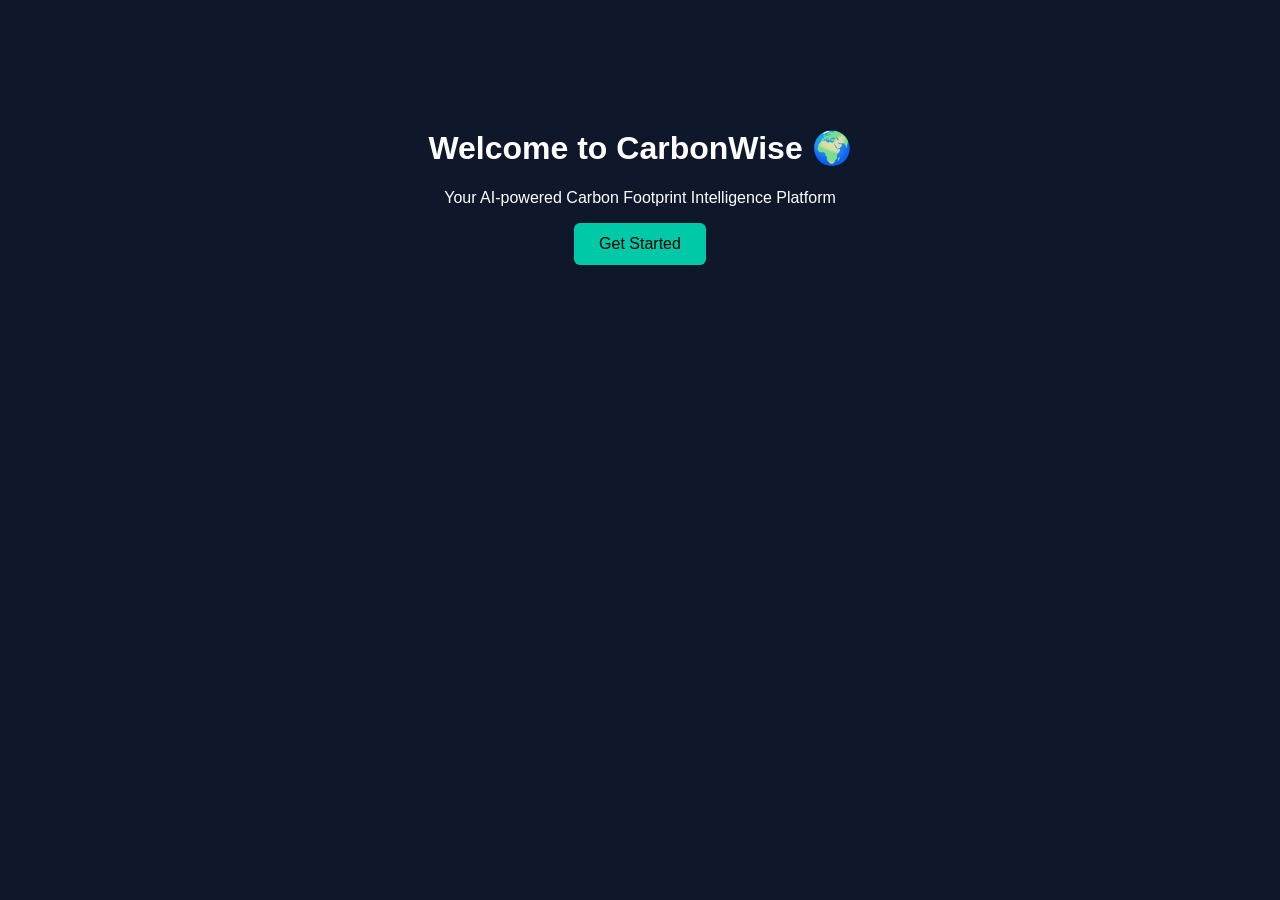
==== index.html @ cbf7018e "Initial CarbonWise project setup Added index.html and basic styling" ====
<!DOCTYPE html>
<html lang="en">

<head>
    <meta charset="UTF-8">
    <title>CarbonWise</title>
    <link rel="stylesheet" href="css/styles.css">
</head>

<body>

    <h1>Welcome to CarbonWise 🌍</h1>
    <p>Your AI-powered Carbon Footprint Intelligence Platform</p>

    <button>Get Started</button>

</body>

</html>
---- css/styles.css ----
body{
font-family: Arial;
text-align:center;
background:#0f172a;
color:white;
padding-top:100px;
}

button{
padding:12px 25px;
font-size:16px;
background:#00C9A7;
border:none;
border-radius:6px;
cursor:pointer;
}
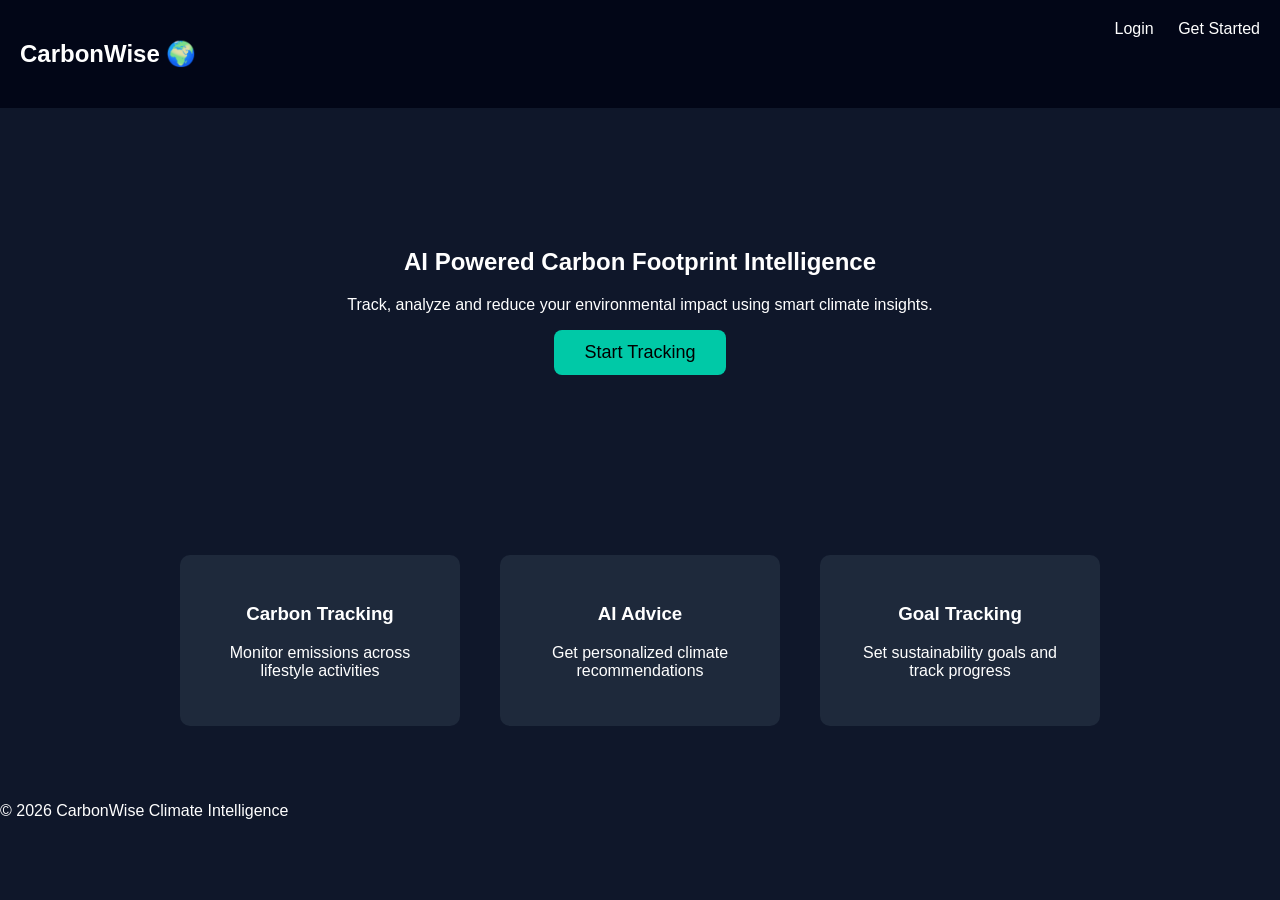
==== commit 939a5f85: "Added landing page and login system" ====
--- a/index.html
+++ b/index.html
@@ -2,18 +2,64 @@
 <html lang="en">
 
 <head>
-    <meta charset="UTF-8">
-    <title>CarbonWise</title>
-    <link rel="stylesheet" href="css/styles.css">
+<meta charset="UTF-8">
+<title>CarbonWise</title>
+
+<link rel="stylesheet" href="css/styles.css">
+<link rel="stylesheet" href="css/animations.css">
+
 </head>
 
 <body>
 
-    <h1>Welcome to CarbonWise 🌍</h1>
-    <p>Your AI-powered Carbon Footprint Intelligence Platform</p>
+<header class="navbar">
+<h2>CarbonWise 🌍</h2>
 
-    <button>Get Started</button>
+<nav>
+<a href="login.html">Login</a>
+<a href="login.html">Get Started</a>
+</nav>
+</header>
+
+
+<section class="hero">
+
+<h1>AI Powered Carbon Footprint Intelligence</h1>
+
+<p>
+Track, analyze and reduce your environmental impact using smart climate insights.
+</p>
+
+<a href="login.html">
+<button class="cta">Start Tracking</button>
+</a>
+
+</section>
+
+
+<section class="features">
+
+<div class="card">
+<h3>Carbon Tracking</h3>
+<p>Monitor emissions across lifestyle activities</p>
+</div>
+
+<div class="card">
+<h3>AI Advice</h3>
+<p>Get personalized climate recommendations</p>
+</div>
+
+<div class="card">
+<h3>Goal Tracking</h3>
+<p>Set sustainability goals and track progress</p>
+</div>
+
+</section>
+
+
+<footer>
+<p>© 2026 CarbonWise Climate Intelligence</p>
+</footer>
 
 </body>
-
 </html>
--- a/css/styles.css
+++ b/css/styles.css
@@ -1,16 +1,48 @@
 body{
 font-family: Arial;
-text-align:center;
-background:#0f172a;
+margin:0;
+background:#0F172A;
 color:white;
-padding-top:100px;
 }
 
-button{
-padding:12px 25px;
-font-size:16px;
+.navbar{
+display:flex;
+justify-content:space-between;
+padding:20px;
+background:#020617;
+}
+
+nav a{
+margin-left:20px;
+color:white;
+text-decoration:none;
+}
+
+.hero{
+text-align:center;
+padding:120px 20px;
+}
+
+.cta{
+padding:12px 30px;
+font-size:18px;
 background:#00C9A7;
 border:none;
-border-radius:6px;
+border-radius:8px;
 cursor:pointer;
+}
+
+.features{
+display:flex;
+justify-content:center;
+gap:40px;
+padding:60px;
+}
+
+.card{
+background:#1E293B;
+padding:30px;
+border-radius:10px;
+width:220px;
+text-align:center;
 }
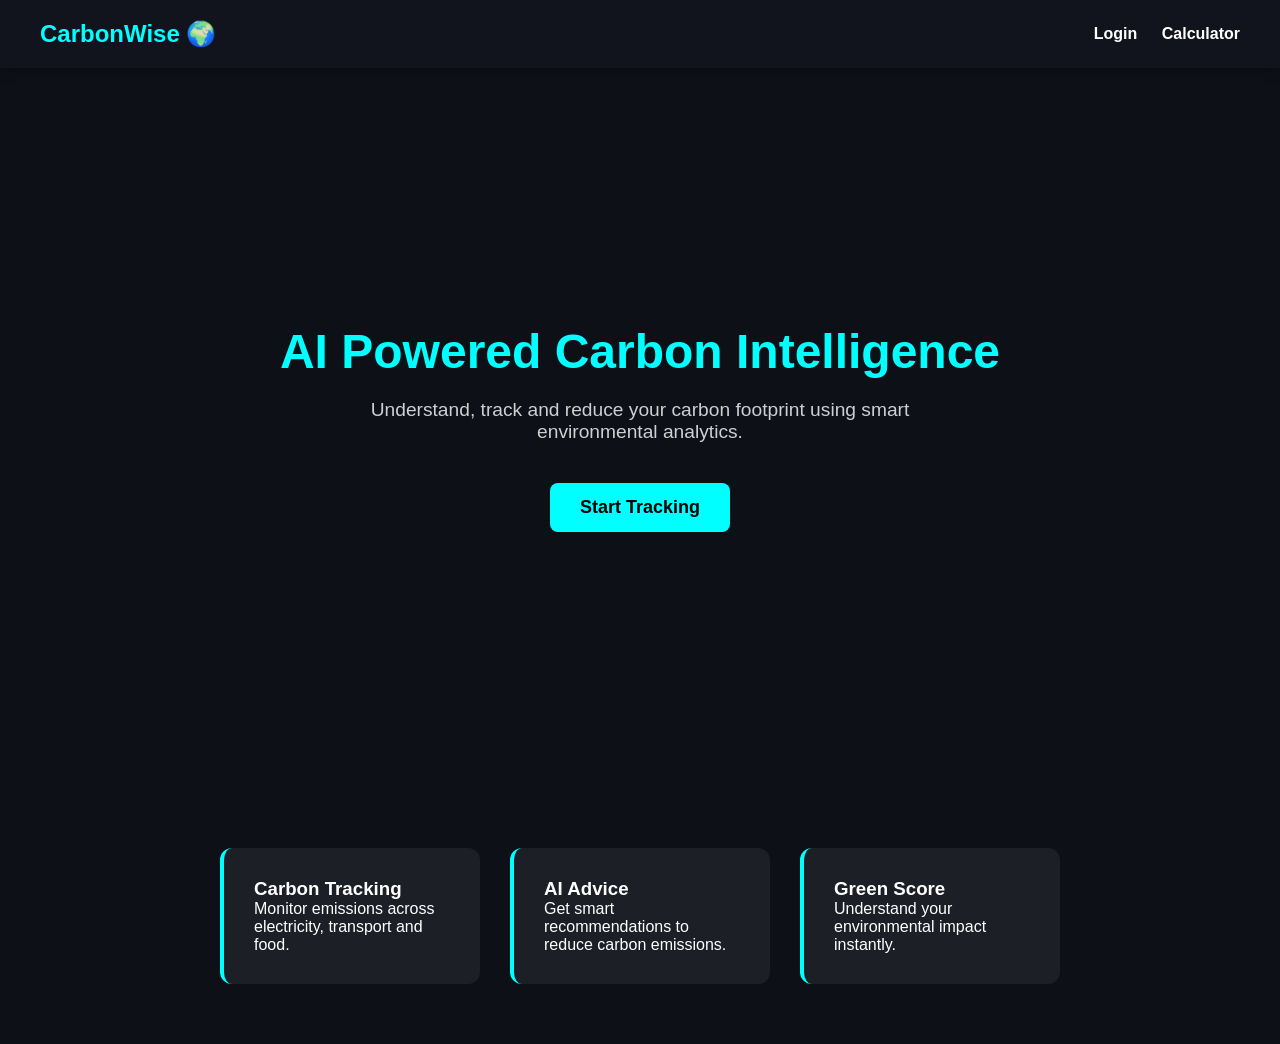
==== commit f4492170: "Add landing page, carbon calculator UI, green score system, charts dashboard, and login page - Added" ====
--- a/index.html
+++ b/index.html
@@ -2,36 +2,43 @@
 <html lang="en">
 
 <head>
+
 <meta charset="UTF-8">
 <title>CarbonWise</title>
 
 <link rel="stylesheet" href="css/styles.css">
-<link rel="stylesheet" href="css/animations.css">
 
 </head>
 
 <body>
 
 <header class="navbar">
+
 <h2>CarbonWise 🌍</h2>
 
 <nav>
+
 <a href="login.html">Login</a>
-<a href="login.html">Get Started</a>
+<a href="calculator.html">Calculator</a>
+
 </nav>
+
 </header>
 
 
 <section class="hero">
 
-<h1>AI Powered Carbon Footprint Intelligence</h1>
+<h1>AI Powered Carbon Intelligence</h1>
 
 <p>
-Track, analyze and reduce your environmental impact using smart climate insights.
+Understand, track and reduce your carbon footprint
+using smart environmental analytics.
 </p>
 
-<a href="login.html">
+<a href="calculator.html">
+
 <button class="cta">Start Tracking</button>
+
 </a>
 
 </section>
@@ -40,26 +47,28 @@
 <section class="features">
 
 <div class="card">
+
 <h3>Carbon Tracking</h3>
-<p>Monitor emissions across lifestyle activities</p>
+<p>Monitor emissions across electricity, transport and food.</p>
+
 </div>
 
 <div class="card">
+
 <h3>AI Advice</h3>
-<p>Get personalized climate recommendations</p>
+<p>Get smart recommendations to reduce carbon emissions.</p>
+
 </div>
 
 <div class="card">
-<h3>Goal Tracking</h3>
-<p>Set sustainability goals and track progress</p>
+
+<h3>Green Score</h3>
+<p>Understand your environmental impact instantly.</p>
+
 </div>
 
 </section>
 
+</body>
 
-<footer>
-<p>© 2026 CarbonWise Climate Intelligence</p>
-</footer>
-
-</body>
 </html>
--- a/css/styles.css
+++ b/css/styles.css
@@ -1,48 +1,179 @@
+/* GLOBAL RESET */
+*{
+margin:0;
+padding:0;
+box-sizing:border-box;
+font-family:Arial, Helvetica, sans-serif;
+}
+
 body{
-font-family: Arial;
-margin:0;
-background:#0F172A;
+background:#0d1117;
 color:white;
+min-height:100vh;
 }
+
+/* NAVBAR */
 
 .navbar{
 display:flex;
 justify-content:space-between;
-padding:20px;
-background:#020617;
+align-items:center;
+padding:20px 40px;
+background:#11141c;
+box-shadow:0 0 10px rgba(0,0,0,0.5);
 }
 
-nav a{
-margin-left:20px;
-color:white;
-text-decoration:none;
+.navbar h2{
+color:#00ffff;
 }
 
+.navbar nav a{
+margin-left:20px;
+text-decoration:none;
+color:white;
+font-weight:bold;
+}
+
+.navbar nav a:hover{
+color:#00ffff;
+}
+
+
+/* HERO SECTION */
+
 .hero{
+height:80vh;
+display:flex;
+flex-direction:column;
+justify-content:center;
+align-items:center;
 text-align:center;
-padding:120px 20px;
+padding:20px;
+}
+
+.hero h1{
+font-size:3rem;
+color:#00ffff;
+margin-bottom:20px;
+}
+
+.hero p{
+max-width:600px;
+margin-bottom:30px;
+font-size:1.2rem;
+opacity:0.8;
 }
 
 .cta{
-padding:12px 30px;
+padding:14px 30px;
 font-size:18px;
-background:#00C9A7;
 border:none;
+background:#00ffff;
+color:black;
 border-radius:8px;
 cursor:pointer;
+font-weight:bold;
 }
+
+.cta:hover{
+transform:scale(1.05);
+}
+
+
+/* FEATURES */
 
 .features{
 display:flex;
 justify-content:center;
-gap:40px;
-padding:60px;
+flex-wrap:wrap;
+gap:30px;
+padding:60px 20px;
 }
 
 .card{
-background:#1E293B;
+background:#1c1f26;
 padding:30px;
-border-radius:10px;
-width:220px;
+width:260px;
+border-radius:12px;
+border-left:4px solid #00ffff;
+transition:0.3s;
+}
+
+.card:hover{
+transform:translateY(-6px);
+box-shadow:0 0 12px #00ffff40;
+}
+
+
+/* LOGIN PAGE */
+
+.center-page{
+display:flex;
+justify-content:center;
+align-items:center;
+height:100vh;
+}
+
+.login-box{
+background:#1c1f26;
+padding:40px;
+border-radius:12px;
+width:320px;
+}
+
+.login-box h2{
 text-align:center;
+margin-bottom:20px;
+color:#00ffff;
+}
+
+input,select{
+width:100%;
+padding:10px;
+margin:8px 0;
+border-radius:6px;
+border:none;
+background:#0d1117;
+color:white;
+}
+
+button{
+width:100%;
+padding:12px;
+background:#00ffff;
+border:none;
+border-radius:6px;
+cursor:pointer;
+font-weight:bold;
+margin-top:10px;
+}
+
+button:hover{
+transform:scale(1.05);
+}
+
+
+/* CALCULATOR */
+
+.center{
+text-align:center;
+margin-top:20px;
+font-size:2rem;
+color:#00ffff;
+}
+
+.calculator{
+max-width:500px;
+margin:40px auto;
+background:#1c1f26;
+padding:25px;
+border-radius:12px;
+}
+
+.breakdown{
+background:#11141c;
+padding:10px;
+border-radius:6px;
+margin-top:10px;
+white-space:pre-line;
 }
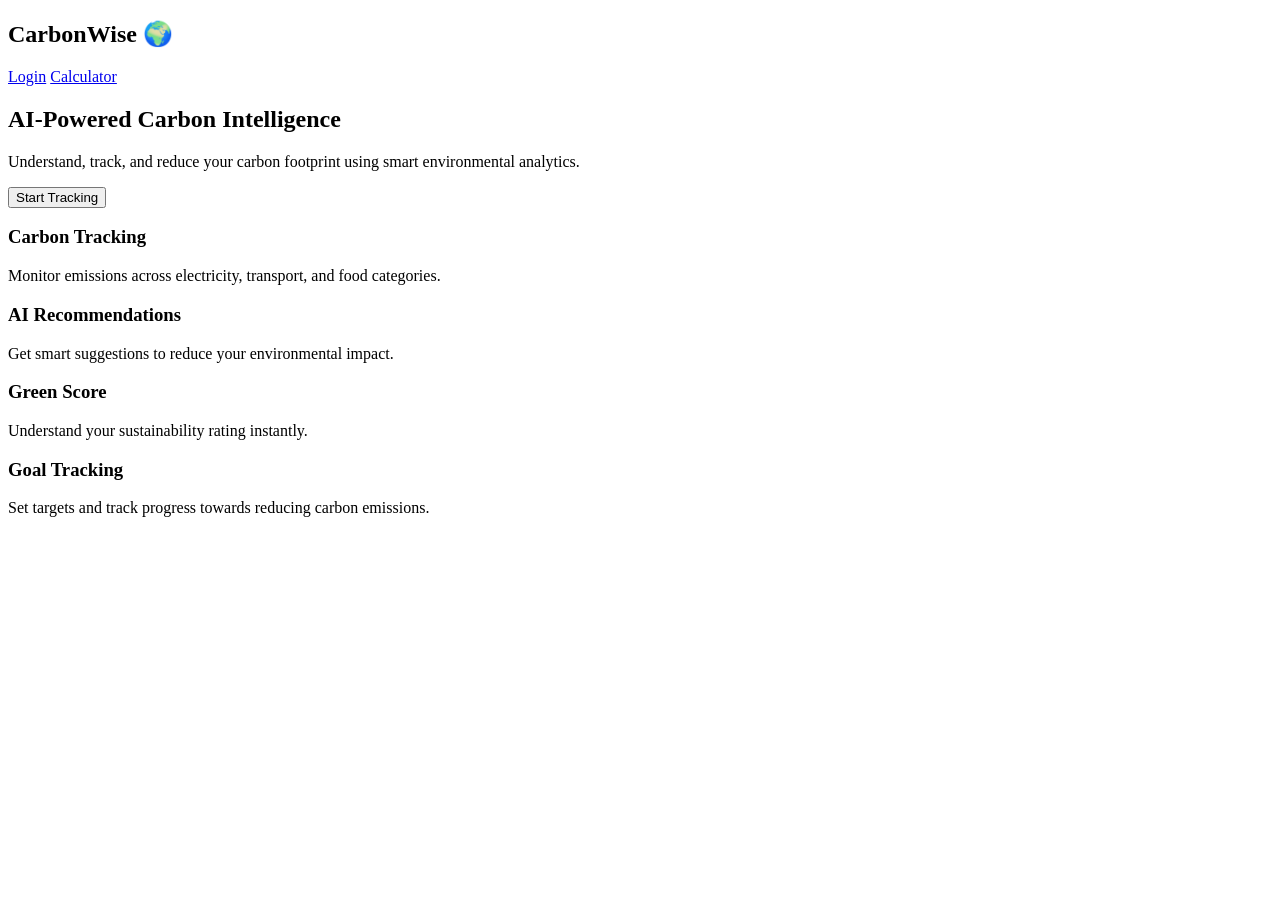
==== commit 0e940c0c: "improved version (theme related)" ====
--- a/index.html
+++ b/index.html
@@ -1,74 +1,52 @@
 <!DOCTYPE html>
 <html lang="en">
-
 <head>
-
-<meta charset="UTF-8">
-<title>CarbonWise</title>
-
-<link rel="stylesheet" href="css/styles.css">
-
+  <meta charset="UTF-8">
+  <title>CarbonWise 🌍</title>
+  <link rel="stylesheet" href="css/style.css">
 </head>
-
 <body>
 
-<header class="navbar">
+  <!-- NAVBAR -->
+  <header class="navbar">
+    <h2>CarbonWise 🌍</h2>
+    <nav>
+      <a href="login.html">Login</a>
+      <a href="calculator.html">Calculator</a>
+    </nav>
+  </header>
 
-<h2>CarbonWise 🌍</h2>
+  <!-- HERO SECTION -->
+  <section class="hero">
+    <h1>AI-Powered Carbon Intelligence</h1>
+    <p>
+      Understand, track, and reduce your carbon footprint
+      using smart environmental analytics.
+    </p>
+    <a href="calculator.html">
+      <button class="cta">Start Tracking</button>
+    </a>
+  </section>
 
-<nav>
-
-<a href="login.html">Login</a>
-<a href="calculator.html">Calculator</a>
-
-</nav>
-
-</header>
-
-
-<section class="hero">
-
-<h1>AI Powered Carbon Intelligence</h1>
-
-<p>
-Understand, track and reduce your carbon footprint
-using smart environmental analytics.
-</p>
-
-<a href="calculator.html">
-
-<button class="cta">Start Tracking</button>
-
-</a>
-
-</section>
-
-
-<section class="features">
-
-<div class="card">
-
-<h3>Carbon Tracking</h3>
-<p>Monitor emissions across electricity, transport and food.</p>
-
-</div>
-
-<div class="card">
-
-<h3>AI Advice</h3>
-<p>Get smart recommendations to reduce carbon emissions.</p>
-
-</div>
-
-<div class="card">
-
-<h3>Green Score</h3>
-<p>Understand your environmental impact instantly.</p>
-
-</div>
-
-</section>
+  <!-- FEATURES SECTION -->
+  <section class="features">
+    <div class="card">
+      <h3>Carbon Tracking</h3>
+      <p>Monitor emissions across electricity, transport, and food categories.</p>
+    </div>
+    <div class="card">
+      <h3>AI Recommendations</h3>
+      <p>Get smart suggestions to reduce your environmental impact.</p>
+    </div>
+    <div class="card">
+      <h3>Green Score</h3>
+      <p>Understand your sustainability rating instantly.</p>
+    </div>
+    <div class="card">
+      <h3>Goal Tracking</h3>
+      <p>Set targets and track progress towards reducing carbon emissions.</p>
+    </div>
+  </section>
 
 </body>
-
 </html>
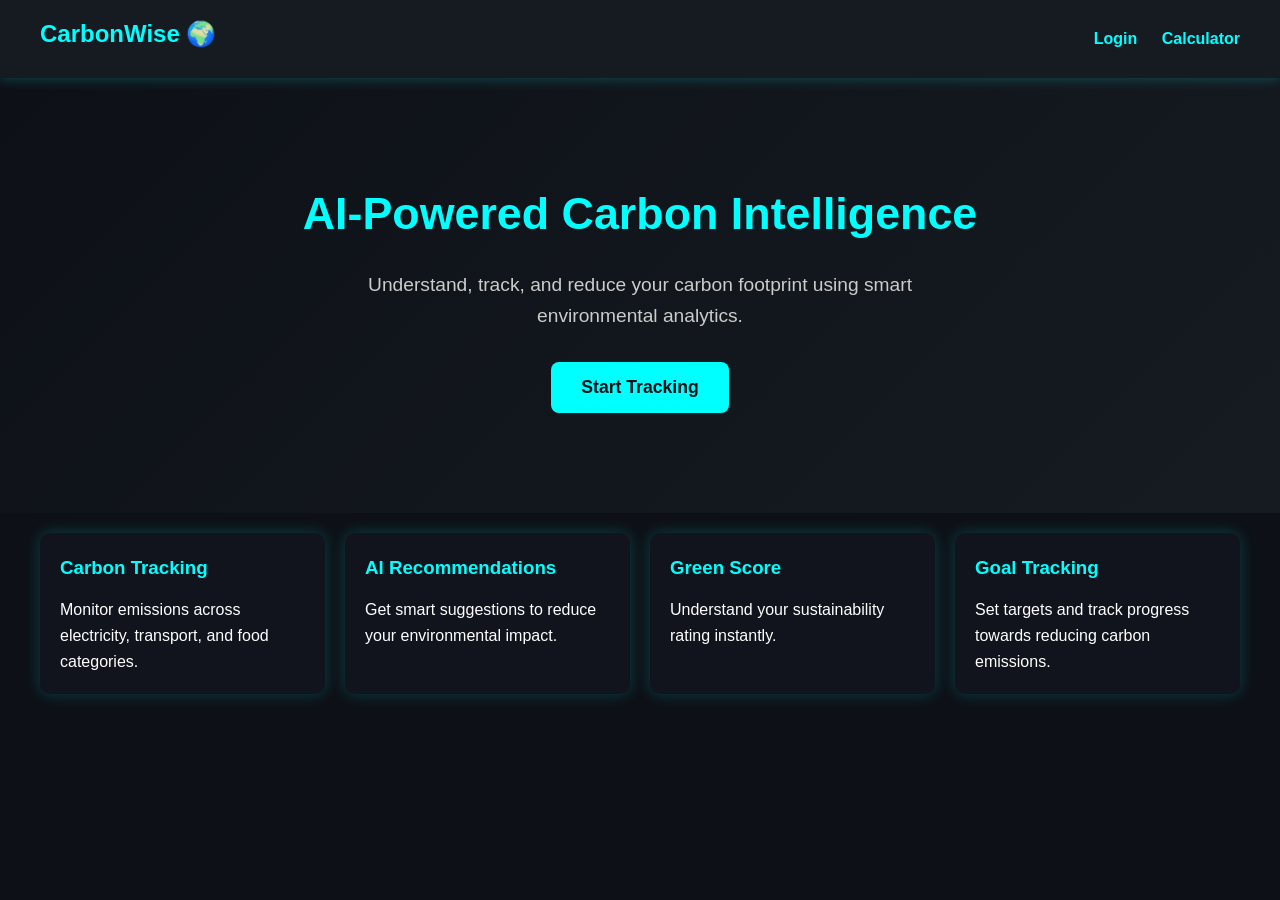
==== commit f1b880c5: "improvised themewise" ====
--- a/index.html
+++ b/index.html
@@ -3,7 +3,7 @@
 <head>
   <meta charset="UTF-8">
   <title>CarbonWise 🌍</title>
-  <link rel="stylesheet" href="css/style.css">
+  <link rel="stylesheet" href="css/styles.css">
 </head>
 <body>
 
--- a/css/styles.css
+++ b/css/styles.css
@@ -0,0 +1,334 @@
+/* ----------------------------
+   GLOBAL RESET & BASE STYLES
+---------------------------- */
+* {
+  margin: 0;
+  padding: 0;
+  box-sizing: border-box;
+}
+
+body {
+  font-family: 'Arial', sans-serif;
+  background-color: #0d1117;
+  color: #fff;
+  line-height: 1.6;
+}
+
+a {
+  text-decoration: none;
+  color: #00ffff;
+  transition: color 0.3s;
+}
+
+a:hover {
+  color: #ffa500;
+}
+
+h1, h2, h3 {
+  margin-bottom: 10px;
+}
+
+/* ----------------------------
+   NAVBAR
+---------------------------- */
+.navbar {
+  display: flex;
+  justify-content: space-between;
+  align-items: center;
+  padding: 15px 40px;
+  background-color: #161b22;
+  box-shadow: 0 2px 10px rgba(0,255,255,0.2);
+  position: sticky;
+  top: 0;
+  z-index: 100;
+}
+
+.navbar h2 {
+  color: #00ffff;
+}
+
+.navbar nav a {
+  margin-left: 20px;
+  font-weight: bold;
+}
+
+.navbar nav a:hover {
+  color: #00cccc;
+}
+
+/* ----------------------------
+   HERO SECTION (INDEX)
+---------------------------- */
+.hero {
+  display: flex;
+  flex-direction: column;
+  align-items: center;
+  text-align: center;
+  padding: 100px 20px;
+  background: linear-gradient(135deg, #0d1117, #161b22);
+}
+
+.hero h1 {
+  font-size: 2.8em;
+  color: #00ffff;
+  margin-bottom: 20px;
+}
+
+.hero p {
+  font-size: 1.2em;
+  max-width: 600px;
+  margin-bottom: 30px;
+  line-height: 1.6;
+  color: #ccc;
+}
+
+.hero .cta {
+  padding: 15px 30px;
+  font-size: 1.1em;
+  color: #0d1117;
+  background-color: #00ffff;
+  border: none;
+  border-radius: 8px;
+  cursor: pointer;
+  font-weight: bold;
+  transition: 0.2s;
+}
+
+.hero .cta:hover {
+  background-color: #00cccc;
+}
+
+/* ----------------------------
+   CONTAINERS / CARDS
+---------------------------- */
+.container, .dashboard, .calculator, .features {
+  display: flex;
+  flex-wrap: wrap;
+  gap: 20px;
+  justify-content: center;
+  margin: 20px auto;
+  max-width: 1200px;
+}
+
+.card {
+  background-color: #11141c;
+  padding: 20px;
+  border-radius: 10px;
+  min-width: 250px;
+  flex: 1 1 250px;
+  box-shadow: 0 0 15px rgba(0,255,255,0.2);
+  text-align: left;
+}
+
+.card h2, .card h3 {
+  margin-bottom: 15px;
+  color: #00ffff;
+}
+
+.card input, .card select {
+  width: 100%;
+  padding: 10px;
+  margin: 5px 0;
+  border-radius: 5px;
+  border: 1px solid #00ffff;
+  background-color: #0d1117;
+  color: #fff;
+}
+
+.card input::placeholder {
+  color: #999;
+}
+
+.card button {
+  width: 100%;
+  padding: 10px;
+  margin-top: 10px;
+  background-color: #00ffff;
+  color: #0d1117;
+  font-weight: bold;
+  border: none;
+  border-radius: 5px;
+  cursor: pointer;
+  transition: 0.2s;
+}
+
+.card button:hover {
+  background-color: #00cccc;
+}
+
+.buttons {
+  display: flex;
+  justify-content: center;
+  gap: 10px;
+  margin-top: 15px;
+}
+
+.buttons button {
+  width: 150px;
+  padding: 12px 20px;
+  background-color: #00ffff;
+  color: #0d1117;
+  font-weight: bold;
+  border: 2px solid #00ffff;
+  border-radius: 8px;
+  cursor: pointer;
+  transition: all 0.3s ease;
+  box-shadow: 0 4px 8px rgba(0,255,255,0.3);
+}
+
+.buttons button:hover {
+  background-color: #00cccc;
+  border-color: #00cccc;
+  box-shadow: 0 6px 12px rgba(0,255,255,0.5);
+  transform: translateY(-2px);
+}
+
+/* ----------------------------
+   LOGIN / CENTER PAGE
+---------------------------- */
+.center-page, .login-container {
+  display: flex;
+  justify-content: center;
+  align-items: center;
+  height: 90vh;
+}
+
+.login-box {
+  background-color: #161b22;
+  padding: 40px 30px;
+  border-radius: 10px;
+  width: 320px;
+  text-align: center;
+  box-shadow: 0 0 20px rgba(0,255,255,0.2);
+}
+
+.login-box h2 {
+  margin-bottom: 20px;
+  color: #00ffff;
+}
+
+.login-box input, .login-box select {
+  width: 100%;
+  padding: 10px;
+  margin: 8px 0;
+  border-radius: 5px;
+  border: 1px solid #00ffff;
+  background-color: #0d1117;
+  color: #fff;
+}
+
+.login-box input::placeholder {
+  color: #999;
+}
+
+.login-buttons {
+  display: flex;
+  justify-content: space-between;
+  margin-top: 10px;
+}
+
+.login-buttons button {
+  padding: 10px 20px;
+  border: none;
+  border-radius: 5px;
+  background-color: #00ffff;
+  color: #0d1117;
+  font-weight: bold;
+  cursor: pointer;
+  transition: 0.2s;
+}
+
+.login-buttons button:hover {
+  background-color: #00cccc;
+}
+
+#loginMessage {
+  margin-top: 10px;
+  font-size: 0.9em;
+}
+
+/* ----------------------------
+   TABLES
+---------------------------- */
+table {
+  width: 100%;
+  border-collapse: collapse;
+  margin-top: 10px;
+}
+
+table th, table td {
+  padding: 10px;
+  border-bottom: 1px solid #222;
+  text-align: left;
+}
+
+table th {
+  background-color: #11141c;
+}
+
+table tr:nth-child(even) {
+  background-color: #0d1117;
+}
+
+/* ----------------------------
+   CHARTS
+---------------------------- */
+canvas {
+  background-color: #11141c;
+  border-radius: 10px;
+  padding: 10px;
+  max-width: 300px;
+  margin: 20px auto;
+  display: block;
+}
+
+/* ----------------------------
+   MISC / TEXT / BREAKDOWN / PROGRESS
+---------------------------- */
+.center {
+  text-align: center;
+  margin: 20px 0;
+}
+
+.breakdown {
+  white-space: pre-line;
+  margin-top: 10px;
+  background-color: #11141c;
+  padding: 10px;
+  border-radius: 5px;
+  box-shadow: 0 0 8px rgba(0,255,255,0.2);
+}
+
+progress {
+  height: 20px;
+  border-radius: 10px;
+  background-color: #222;
+  color: #00ffff;
+}
+
+/* ----------------------------
+   RESPONSIVE
+---------------------------- */
+@media(max-width:768px){
+  .container, .dashboard, .calculator, .features {
+    flex-direction: column;
+    align-items: center;
+  }
+
+  .navbar {
+    flex-direction: column;
+    align-items: flex-start;
+  }
+
+  .navbar nav a {
+    margin: 10px 0 0 0;
+  }
+
+  .hero h1 {
+    font-size: 2.2em;
+  }
+
+  .hero p {
+    font-size: 1em;
+  }
+}
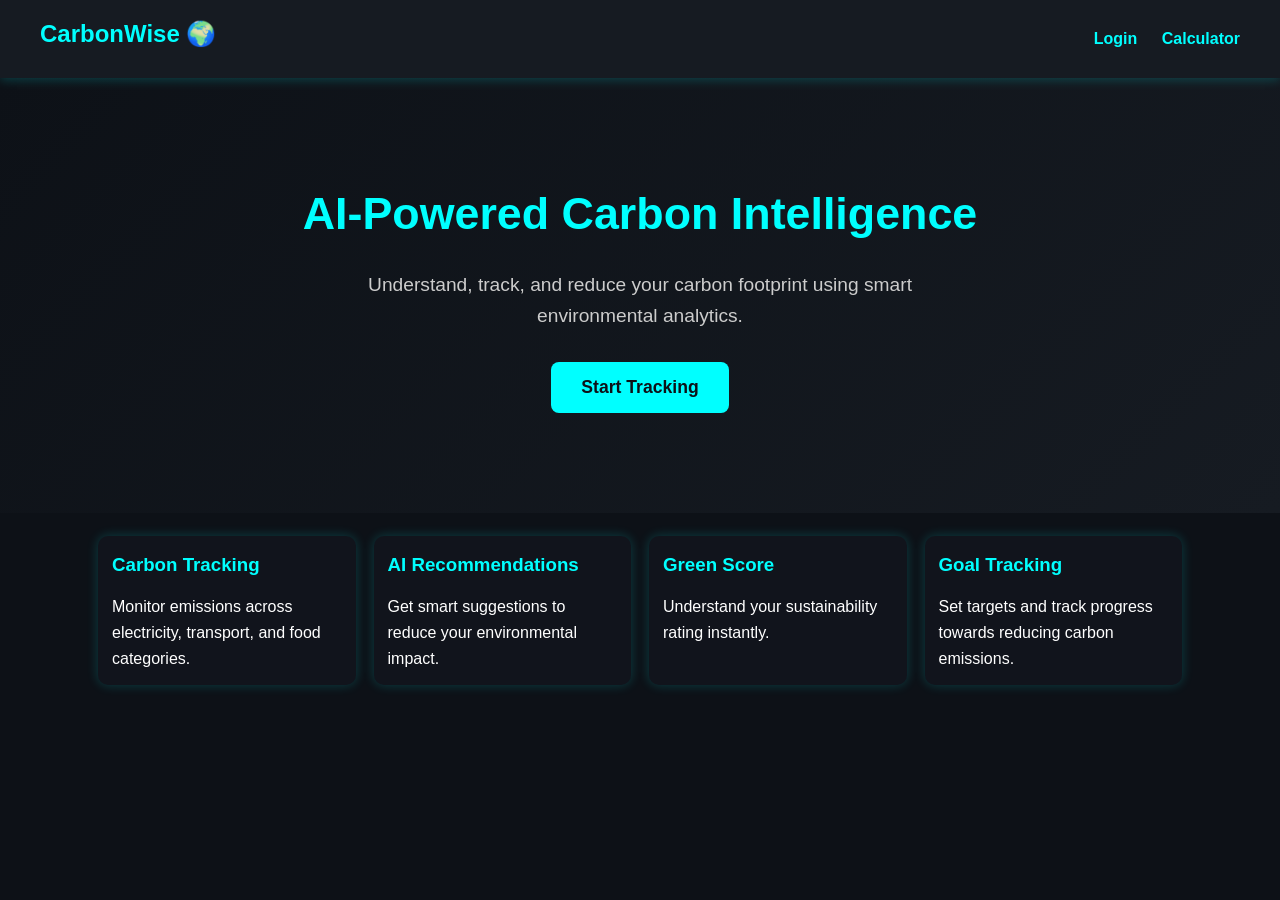
==== commit c8624ed6: "trigger github pages redeploy" ====
--- a/index.html
+++ b/index.html
@@ -48,5 +48,5 @@
     </div>
   </section>
 
-</body>
+</body>  
 </html>
--- a/css/styles.css
+++ b/css/styles.css
@@ -104,20 +104,26 @@
 .container, .dashboard, .calculator, .features {
   display: flex;
   flex-wrap: wrap;
-  gap: 20px;
+  gap: 18px;
   justify-content: center;
-  margin: 20px auto;
-  max-width: 1200px;
+  margin: 15px auto;
+  max-width: 1100px;
+  padding: 8px;
 }
 
 .card {
   background-color: #11141c;
-  padding: 20px;
-  border-radius: 10px;
-  min-width: 250px;
-  flex: 1 1 250px;
-  box-shadow: 0 0 15px rgba(0,255,255,0.2);
+  padding: 14px;
+  border-radius: 10px;
+  min-width: 180px;
+  flex: 1 1 220px;
+  box-shadow: 0 0 12px rgba(0,255,255,0.2);
   text-align: left;
+}
+
+.card.square {
+  border: 2px solid #00ffff;
+  background-color: #0f1928;
 }
 
 .card h2, .card h3 {
@@ -160,20 +166,24 @@
   display: flex;
   justify-content: center;
   gap: 10px;
-  margin-top: 15px;
+  margin-top: 12px;
+  flex-wrap: wrap;
 }
 
 .buttons button {
-  width: 150px;
-  padding: 12px 20px;
+  min-width: 110px;
+  width: auto;
+  height: 34px;
+  padding: 6px 12px;
+  font-size: 0.95rem;
   background-color: #00ffff;
   color: #0d1117;
   font-weight: bold;
   border: 2px solid #00ffff;
-  border-radius: 8px;
+  border-radius: 6px;
   cursor: pointer;
-  transition: all 0.3s ease;
-  box-shadow: 0 4px 8px rgba(0,255,255,0.3);
+  transition: all 0.2s ease;
+  box-shadow: 0 3px 6px rgba(0,255,255,0.3);
 }
 
 .buttons button:hover {
@@ -181,6 +191,86 @@
   border-color: #00cccc;
   box-shadow: 0 6px 12px rgba(0,255,255,0.5);
   transform: translateY(-2px);
+}
+
+.results-chart-container {
+  display: flex;
+  gap: 16px;
+  justify-content: center;
+  align-items: flex-start;
+  flex-wrap: wrap;
+  margin-top: 18px;
+}
+
+.results {
+  flex: 1 1 340px;
+  max-width: 580px;
+}
+
+.chart {
+  flex: 0 0 auto;
+}
+
+.card {
+  transition: transform 0.3s ease, box-shadow 0.3s ease, border-color 0.3s ease;
+}
+
+.card:hover {
+  transform: translateY(-5px);
+  box-shadow: 0 10px 25px rgba(0, 255, 255, 0.3);
+  border-color: #00cccc;
+}
+
+.pulse {
+  animation: pulse 0.5s ease-out;
+}
+
+@keyframes pulse {
+  0% { transform: scale(1); background-color: rgba(0,255,255,0.08); }
+  50% { transform: scale(1.04); background-color: rgba(0,255,255,0.2); }
+  100% { transform: scale(1); background-color: transparent; }
+}
+
+.score-badge { display: inline-flex; align-items: center; gap: 6px; padding: 4px 9px; border-radius: 10px; font-weight: 700; font-size: 0.9rem; }
+.score-good { background: linear-gradient(135deg,#239f52,#00d76a); color: #042; }
+.score-mid { background: linear-gradient(135deg,#edae22,#ffc000); color: #4a3100; }
+.score-low { background: linear-gradient(135deg,#f3423d,#ff8f7c); color: #5c0000; }
+.score-neutral { background: linear-gradient(135deg,#55575a,#31363d); color: #ddd; }
+
+.toast-container {
+  position: fixed;
+  top: 16px;
+  right: 16px;
+  z-index: 9999;
+  display: flex;
+  flex-direction: column;
+  gap: 8px;
+}
+
+.toast {
+  background: rgba(15, 22, 36, 0.95);
+  color: #fff;
+  border: 1px solid #00ffff;
+  padding: 10px 14px;
+  border-radius: 8px;
+  box-shadow: 0 6px 16px rgba(0, 255, 255, 0.4);
+  opacity: 0;
+  transform: translateY(-10px);
+  animation: toastIn 0.25s forwards;
+}
+
+@keyframes toastIn {
+  to { opacity: 1; transform: translateY(0); }
+}
+
+.confetti {
+  position: fixed;
+  width: 8px;
+  height: 8px;
+  background: linear-gradient(45deg, #00ffff, #4dd0e1);
+  opacity: 0.95;
+  z-index: 9998;
+  pointer-events: none;
 }
 
 /* ----------------------------
@@ -299,11 +389,47 @@
   box-shadow: 0 0 8px rgba(0,255,255,0.2);
 }
 
+#tip {
+  margin-top: 10px;
+}
+
+#tip ul {
+  list-style-type: disc;
+  padding-left: 20px;
+}
+
+#tip li {
+  margin-bottom: 10px;
+  color: #ccc;
+}
+
+#tip strong {
+  color: #00ffff;
+}
+
 progress {
-  height: 20px;
+  height: 18px;
+  width: 100%;
   border-radius: 10px;
   background-color: #222;
   color: #00ffff;
+  appearance: none;
+}
+
+progress::-webkit-progress-bar {
+  background-color: #222;
+  border-radius: 10px;
+}
+
+progress::-webkit-progress-value {
+  background-color: #00ffff;
+  border-radius: 10px;
+}
+
+.dashboard .card canvas, .chart-container .card canvas {
+  max-width: 100%;
+  width: 100%;
+  height: auto;
 }
 
 /* ----------------------------
